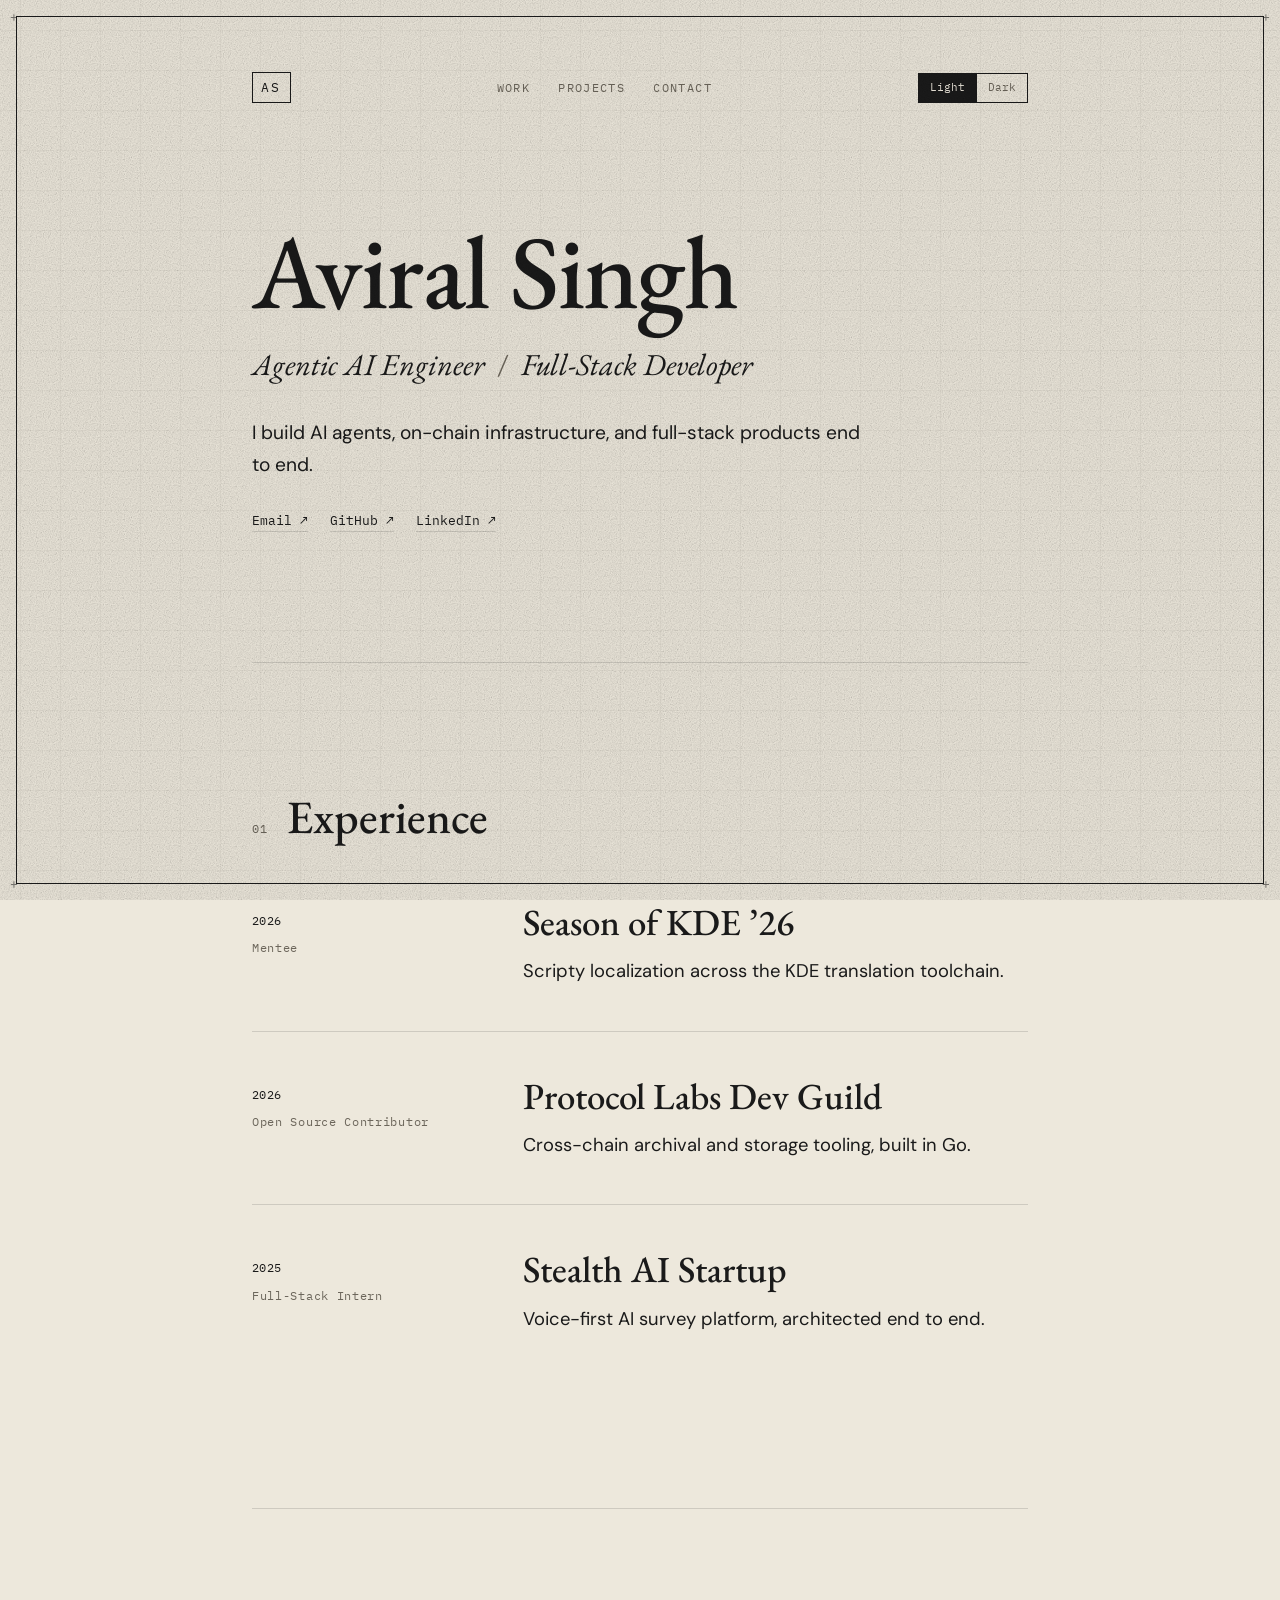
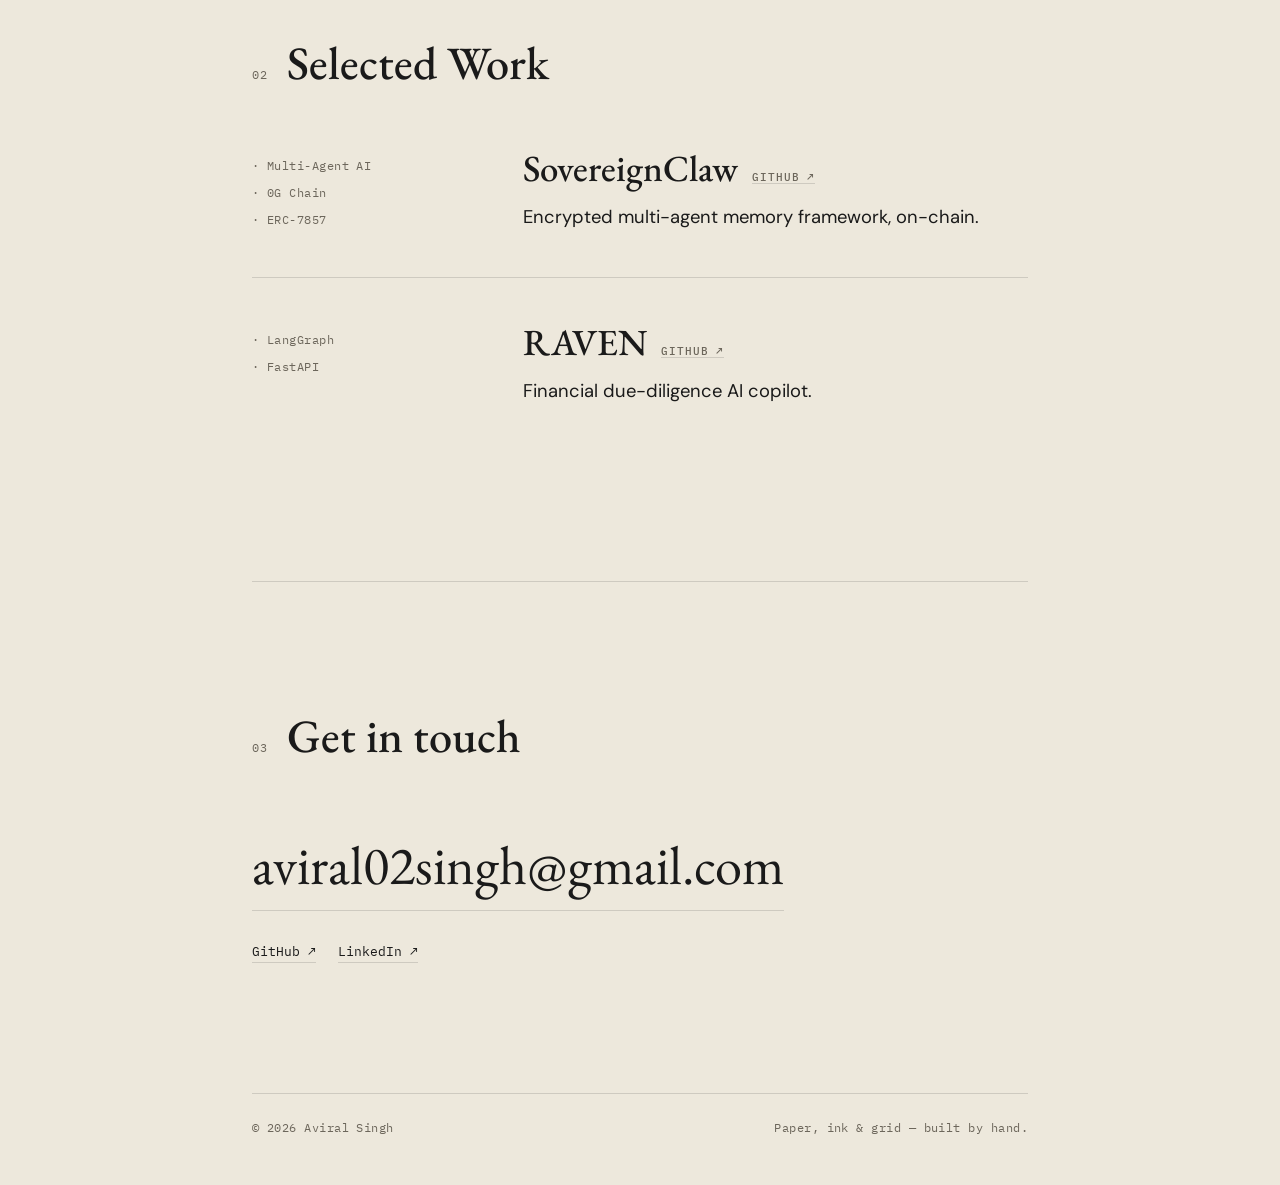
==== index.html @ 55ed9e39 "feat: init portfolio" ====
<!DOCTYPE html>
<html lang="en" data-theme="light">
<head>
  <meta charset="UTF-8" />
  <meta name="viewport" content="width=device-width, initial-scale=1.0" />
  <title>Aviral Singh — Agentic AI Engineer & Full-Stack Developer</title>
  <meta name="description" content="Aviral Singh — Agentic AI Engineer and Full-Stack Developer." />

  <!-- Prevent theme flash before CSS loads -->
  <script>
    (function () {
      try {
        var t = localStorage.getItem('theme');
        if (!t) {
          t = window.matchMedia('(prefers-color-scheme: dark)').matches ? 'dark' : 'light';
        }
        document.documentElement.setAttribute('data-theme', t);
      } catch (e) {}
    })();
  </script>

  <!-- Fonts -->
  <link rel="preconnect" href="https://fonts.googleapis.com" />
  <link rel="preconnect" href="https://fonts.gstatic.com" crossorigin />
  <link href="https://fonts.googleapis.com/css2?family=EB+Garamond:ital,wght@0,400;0,500;0,600;1,400;1,500&family=DM+Sans:opsz,wght@9..40,400;9..40,500&family=IBM+Plex+Mono:wght@400;500&display=swap" rel="stylesheet" />

  <link rel="stylesheet" href="styles.css" />
</head>
<body>
  <!-- Layered canvas: grid (behind) + grain (texture) + frame (border) -->
  <div class="bg-grid" aria-hidden="true"></div>
  <div class="grain" aria-hidden="true"></div>
  <div class="frame" aria-hidden="true">
    <span class="tick tick--tl">+</span>
    <span class="tick tick--tr">+</span>
    <span class="tick tick--bl">+</span>
    <span class="tick tick--br">+</span>
  </div>

  <div class="page">

    <!-- ===================== HEADER ===================== -->
    <header class="topbar">
      <a href="#top" class="topbar__mark">AS</a>
      <nav class="topbar__nav">
        <a href="#work">Work</a>
        <a href="#projects">Projects</a>
        <a href="#contact">Contact</a>
      </nav>
      <div class="toggle" role="group" aria-label="Color theme">
        <button type="button" class="toggle__btn" data-set-theme="light" aria-label="Light theme">Light</button>
        <button type="button" class="toggle__btn" data-set-theme="dark" aria-label="Dark theme">Dark</button>
      </div>
    </header>

    <main id="top">

      <!-- ===================== HERO ===================== -->
      <section class="hero">
        <h1 class="hero__name">Aviral&nbsp;Singh</h1>
        <p class="hero__role">Agentic&nbsp;AI Engineer <span class="sep">/</span> Full-Stack Developer</p>
        <p class="hero__lede">
          I build AI agents, on-chain infrastructure, and full-stack products end to end.
        </p>
        <ul class="hero__links">
          <li><a href="mailto:aviral02singh@gmail.com">Email <span class="arr">↗</span></a></li>
          <!-- TODO: replace with your real GitHub / LinkedIn URLs -->
          <li><a href="https://github.com/" target="_blank" rel="noopener">GitHub <span class="arr">↗</span></a></li>
          <li><a href="https://www.linkedin.com/" target="_blank" rel="noopener">LinkedIn <span class="arr">↗</span></a></li>
        </ul>
      </section>

      <!-- ===================== WORK ===================== -->
      <section class="section" id="work">
        <div class="section__head">
          <span class="section__no">01</span>
          <h2 class="section__title">Experience</h2>
        </div>

        <article class="entry">
          <div class="entry__meta">
            <p class="entry__date">2026</p>
            <p class="entry__tag">Mentee</p>
          </div>
          <div class="entry__body">
            <h3 class="entry__title">Season of KDE ’26</h3>
            <p class="entry__line">Scripty localization across the KDE translation toolchain.</p>
          </div>
        </article>

        <article class="entry">
          <div class="entry__meta">
            <p class="entry__date">2026</p>
            <p class="entry__tag">Open Source Contributor</p>
          </div>
          <div class="entry__body">
            <h3 class="entry__title">Protocol Labs Dev Guild</h3>
            <p class="entry__line">Cross-chain archival and storage tooling, built in Go.</p>
          </div>
        </article>

        <article class="entry">
          <div class="entry__meta">
            <p class="entry__date">2025</p>
            <p class="entry__tag">Full-Stack Intern</p>
          </div>
          <div class="entry__body">
            <h3 class="entry__title">Stealth AI Startup</h3>
            <p class="entry__line">Voice-first AI survey platform, architected end to end.</p>
          </div>
        </article>
      </section>

      <!-- ===================== PROJECTS ===================== -->
      <section class="section" id="projects">
        <div class="section__head">
          <span class="section__no">02</span>
          <h2 class="section__title">Selected Work</h2>
        </div>

        <article class="entry">
          <div class="entry__meta">
            <ul class="chips">
              <li>Multi-Agent AI</li>
              <li>0G Chain</li>
              <li>ERC-7857</li>
            </ul>
          </div>
          <div class="entry__body">
            <h3 class="entry__title">
              SovereignClaw
              <!-- TODO: replace with the real repo URL -->
              <a class="entry__link" href="https://github.com/" target="_blank" rel="noopener">GitHub ↗</a>
            </h3>
            <p class="entry__line">Encrypted multi-agent memory framework, on-chain.</p>
          </div>
        </article>

        <article class="entry">
          <div class="entry__meta">
            <ul class="chips">
              <li>LangGraph</li>
              <li>FastAPI</li>
            </ul>
          </div>
          <div class="entry__body">
            <h3 class="entry__title">
              RAVEN
              <!-- TODO: replace with the real repo URL -->
              <a class="entry__link" href="https://github.com/" target="_blank" rel="noopener">GitHub ↗</a>
            </h3>
            <p class="entry__line">Financial due-diligence AI copilot.</p>
          </div>
        </article>
      </section>

      <!-- ===================== CONTACT ===================== -->
      <section class="section section--contact" id="contact">
        <div class="section__head">
          <span class="section__no">03</span>
          <h2 class="section__title">Get in touch</h2>
        </div>
        <a class="contact__mail" href="mailto:aviral02singh@gmail.com">aviral02singh@gmail.com</a>
        <ul class="hero__links contact__links">
          <li><a href="https://github.com/" target="_blank" rel="noopener">GitHub <span class="arr">↗</span></a></li>
          <li><a href="https://www.linkedin.com/" target="_blank" rel="noopener">LinkedIn <span class="arr">↗</span></a></li>
        </ul>
      </section>
    </main>

    <footer class="footer">
      <span>© 2026 Aviral Singh</span>
      <span>Paper, ink &amp; grid — built by hand.</span>
    </footer>
  </div>

  <script src="script.js"></script>
</body>
</html>
---- styles.css ----
/* =========================================================
   Aviral Singh — Portfolio
   Design system: paper, ink & grid. No shadows, no gradients.
   ========================================================= */

/* ---------- Theme tokens ---------- */
:root {
  --bg: #ede8dc;          /* warm cream paper            */
  --ink: #1a1a1a;         /* near-black ink              */
  --ink-soft: #6c665b;    /* muted ink for metadata      */
  --line: #1a1a1a;        /* frame + hairlines           */
  --hair: rgba(26, 26, 26, 0.14); /* faint dividers      */

  /* fine 40px graph-paper grid */
  --grid-img: url("data:image/svg+xml,%3Csvg xmlns='http://www.w3.org/2000/svg' width='40' height='40'%3E%3Cpath d='M0 0 H40 M0 0 V40' fill='none' stroke='%23b0a89a' stroke-opacity='0.2' stroke-width='1'/%3E%3C/svg%3E");

  --grain-opacity: 0.55;
  --grain-blend: multiply;

  --frame-inset: 16px;

  --font-serif: "EB Garamond", Georgia, serif;
  --font-sans: "DM Sans", system-ui, sans-serif;
  --font-mono: "IBM Plex Mono", ui-monospace, monospace;

  --maxw: 920px;
}

[data-theme="dark"] {
  --bg: #161310;          /* warm near-black paper       */
  --ink: #ede8dc;         /* cream ink                   */
  --ink-soft: #8f877a;
  --line: #ede8dc;
  --hair: rgba(237, 232, 220, 0.16);

  --grid-img: url("data:image/svg+xml,%3Csvg xmlns='http://www.w3.org/2000/svg' width='40' height='40'%3E%3Cpath d='M0 0 H40 M0 0 V40' fill='none' stroke='%23b0a89a' stroke-opacity='0.12' stroke-width='1'/%3E%3C/svg%3E");

  --grain-opacity: 0.4;
  --grain-blend: soft-light;
}

/* ---------- Reset ---------- */
*, *::before, *::after { box-sizing: border-box; }
html { scroll-behavior: smooth; }
body {
  margin: 0;
  background: var(--bg);
  color: var(--ink);
  font-family: var(--font-sans);
  font-size: 17px;
  line-height: 1.65;
  -webkit-font-smoothing: antialiased;
  text-rendering: optimizeLegibility;
  transition: background-color 0.4s ease, color 0.4s ease;
}

/* ---------- Layered canvas ---------- */
.bg-grid {
  position: fixed;
  inset: 0;
  z-index: 0;
  pointer-events: none;
  background-image: var(--grid-img);
  background-size: 40px 40px;
  background-position: center;
}

.grain {
  position: fixed;
  inset: 0;
  z-index: 90;
  pointer-events: none;
  opacity: var(--grain-opacity);
  mix-blend-mode: var(--grain-blend);
  background-image: url("data:image/svg+xml,%3Csvg xmlns='http://www.w3.org/2000/svg' width='180' height='180'%3E%3Cfilter id='n'%3E%3CfeTurbulence type='fractalNoise' baseFrequency='0.85' numOctaves='4' stitchTiles='stitch'/%3E%3CfeColorMatrix type='saturate' values='0'/%3E%3C/filter%3E%3Crect width='100%25' height='100%25' filter='url(%23n)'/%3E%3C/svg%3E");
}

/* the fixed framed border */
.frame {
  position: fixed;
  inset: var(--frame-inset);
  z-index: 100;
  pointer-events: none;
  border: 1px solid var(--line);
}
.tick {
  position: absolute;
  font-family: var(--font-mono);
  font-size: 13px;
  line-height: 1;
  color: var(--line);
  opacity: 0.55;
}
.tick--tl { top: -7px; left: -7px; }
.tick--tr { top: -7px; right: -7px; }
.tick--bl { bottom: -7px; left: -7px; }
.tick--br { bottom: -7px; right: -7px; }

/* ---------- Page shell ---------- */
.page {
  position: relative;
  z-index: 10;
  max-width: var(--maxw);
  margin: 0 auto;
  padding: clamp(40px, 6vw, 72px) clamp(28px, 6vw, 72px) 48px;
}

/* ---------- Topbar ---------- */
.topbar {
  display: flex;
  align-items: center;
  justify-content: space-between;
  gap: 16px;
  padding-bottom: clamp(56px, 11vw, 120px);
}
.topbar__mark {
  font-family: var(--font-mono);
  font-size: 0.8rem;
  letter-spacing: 0.18em;
  text-decoration: none;
  color: var(--ink);
  border: 1px solid var(--line);
  padding: 4px 8px;
}
.topbar__nav {
  display: flex;
  gap: clamp(14px, 2.5vw, 28px);
  font-family: var(--font-mono);
  font-size: 0.72rem;
  letter-spacing: 0.12em;
  text-transform: uppercase;
}
.topbar__nav a {
  color: var(--ink-soft);
  text-decoration: none;
  position: relative;
  transition: color 0.2s ease;
}
.topbar__nav a::after {
  content: "";
  position: absolute;
  left: 0; bottom: -4px;
  width: 100%; height: 1px;
  background: var(--ink);
  transform: scaleX(0);
  transform-origin: left;
  transition: transform 0.25s ease;
}
.topbar__nav a:hover { color: var(--ink); }
.topbar__nav a:hover::after { transform: scaleX(1); }

/* segmented theme toggle */
.toggle {
  display: inline-flex;
  border: 1px solid var(--line);
  font-family: var(--font-mono);
  font-size: 0.68rem;
  letter-spacing: 0.1em;
  text-transform: uppercase;
}
.toggle__btn {
  appearance: none;
  background: transparent;
  border: 0;
  color: var(--ink-soft);
  padding: 5px 11px;
  cursor: pointer;
  font: inherit;
  transition: background-color 0.2s ease, color 0.2s ease;
}
.toggle__btn + .toggle__btn { border-left: 1px solid var(--line); }
.toggle__btn[aria-pressed="true"] {
  background: var(--ink);
  color: var(--bg);
}

/* ---------- Hero ---------- */
.hero__name {
  font-family: var(--font-serif);
  font-weight: 500;
  font-size: clamp(3.1rem, 11vw, 6.5rem);
  line-height: 0.94;
  letter-spacing: -0.015em;
  margin: 0;
}
.hero__role {
  font-family: var(--font-serif);
  font-style: italic;
  font-weight: 400;
  font-size: clamp(1.3rem, 3.4vw, 1.9rem);
  margin: 18px 0 0;
}
.hero__role .sep { color: var(--ink-soft); padding: 0 6px; font-style: normal; }
.hero__lede {
  max-width: 48ch;
  font-size: clamp(1.02rem, 1.6vw, 1.2rem);
  margin: 28px 0 0;
}
.hero__links {
  list-style: none;
  margin: 30px 0 0;
  padding: 0;
  display: flex;
  flex-wrap: wrap;
  gap: 12px 22px;
  font-family: var(--font-mono);
  font-size: 0.82rem;
}
.hero__links a {
  color: var(--ink);
  text-decoration: none;
  border-bottom: 1px solid var(--hair);
  padding-bottom: 2px;
  transition: border-color 0.2s ease;
}
.hero__links a:hover { border-color: var(--ink); }
.arr { display: inline-block; transition: transform 0.2s ease; }
.hero__links a:hover .arr { transform: translate(2px, -2px); }

/* ---------- Sections ---------- */
.section {
  padding-top: clamp(72px, 12vw, 130px);
  margin-top: clamp(72px, 12vw, 130px);
  border-top: 1px solid var(--hair);
}
.section__head {
  display: flex;
  align-items: baseline;
  gap: 18px;
  margin-bottom: clamp(38px, 6vw, 60px);
}
.section__no {
  font-family: var(--font-mono);
  font-size: 0.78rem;
  letter-spacing: 0.1em;
  color: var(--ink-soft);
  padding-top: 6px;
}
.section__title {
  font-family: var(--font-serif);
  font-weight: 500;
  font-size: clamp(1.9rem, 5vw, 2.9rem);
  line-height: 1.05;
  margin: 0;
}

/* ---------- Entry (experience + projects) ---------- */
.entry {
  display: grid;
  grid-template-columns: 220px 1fr;
  gap: clamp(20px, 4vw, 52px);
  padding: clamp(28px, 4vw, 44px) 0;
  border-top: 1px solid var(--hair);
}
.entry:first-of-type { border-top: 0; padding-top: 0; }

.entry__meta { padding-top: 8px; }
.entry__date {
  font-family: var(--font-mono);
  font-size: 0.78rem;
  letter-spacing: 0.04em;
  color: var(--ink);
  margin: 0 0 8px;
}
.entry__tag {
  font-family: var(--font-mono);
  font-size: 0.72rem;
  letter-spacing: 0.06em;
  color: var(--ink-soft);
  margin: 0;
}
.entry__title {
  font-family: var(--font-serif);
  font-weight: 500;
  font-size: clamp(1.6rem, 3.2vw, 2.3rem);
  line-height: 1.1;
  margin: 0;
  display: flex;
  align-items: baseline;
  flex-wrap: wrap;
  gap: 14px;
}
.entry__link {
  font-family: var(--font-mono);
  font-size: 0.7rem;
  letter-spacing: 0.08em;
  text-transform: uppercase;
  color: var(--ink-soft);
  text-decoration: none;
  border-bottom: 1px solid var(--hair);
  transition: color 0.2s ease, border-color 0.2s ease;
}
.entry__link:hover { color: var(--ink); border-color: var(--ink); }
.entry__line {
  font-size: clamp(1rem, 1.6vw, 1.15rem);
  color: var(--ink);
  margin: 14px 0 0;
  max-width: 52ch;
}

/* project tags */
.chips {
  list-style: none;
  margin: 0;
  padding: 0;
  display: flex;
  flex-direction: column;
  gap: 8px;
  font-family: var(--font-mono);
  font-size: 0.72rem;
  letter-spacing: 0.04em;
}
.chips li { color: var(--ink-soft); }
.chips li::before { content: "· "; color: var(--ink-soft); }

/* ---------- Contact ---------- */
.contact__mail {
  display: inline-block;
  font-family: var(--font-serif);
  font-size: clamp(1.8rem, 6vw, 3.4rem);
  color: var(--ink);
  text-decoration: none;
  border-bottom: 1px solid var(--hair);
  transition: border-color 0.2s ease;
}
.contact__mail:hover { border-color: var(--ink); }
.contact__links { margin-top: 30px; }

/* ---------- Footer ---------- */
.footer {
  display: flex;
  flex-wrap: wrap;
  justify-content: space-between;
  gap: 10px;
  margin-top: clamp(72px, 12vw, 130px);
  padding-top: 24px;
  border-top: 1px solid var(--hair);
  font-family: var(--font-mono);
  font-size: 0.72rem;
  letter-spacing: 0.04em;
  color: var(--ink-soft);
}

/* ---------- Focus ---------- */
a:focus-visible, button:focus-visible {
  outline: 2px solid var(--ink);
  outline-offset: 3px;
}

/* ---------- Responsive ---------- */
@media (max-width: 720px) {
  :root { --frame-inset: 8px; }
  body { font-size: 16px; }

  .topbar { flex-wrap: wrap; gap: 14px; }
  .topbar__nav { order: 3; width: 100%; justify-content: flex-start; flex-wrap: wrap; }

  .entry { grid-template-columns: 1fr; gap: 12px; }
  .entry__meta { display: flex; gap: 14px; align-items: baseline; flex-wrap: wrap; }
  .chips { flex-direction: row; flex-wrap: wrap; gap: 8px 14px; }
}

@media (prefers-reduced-motion: reduce) {
  html { scroll-behavior: auto; }
  *, *::before, *::after { transition: none !important; }
}
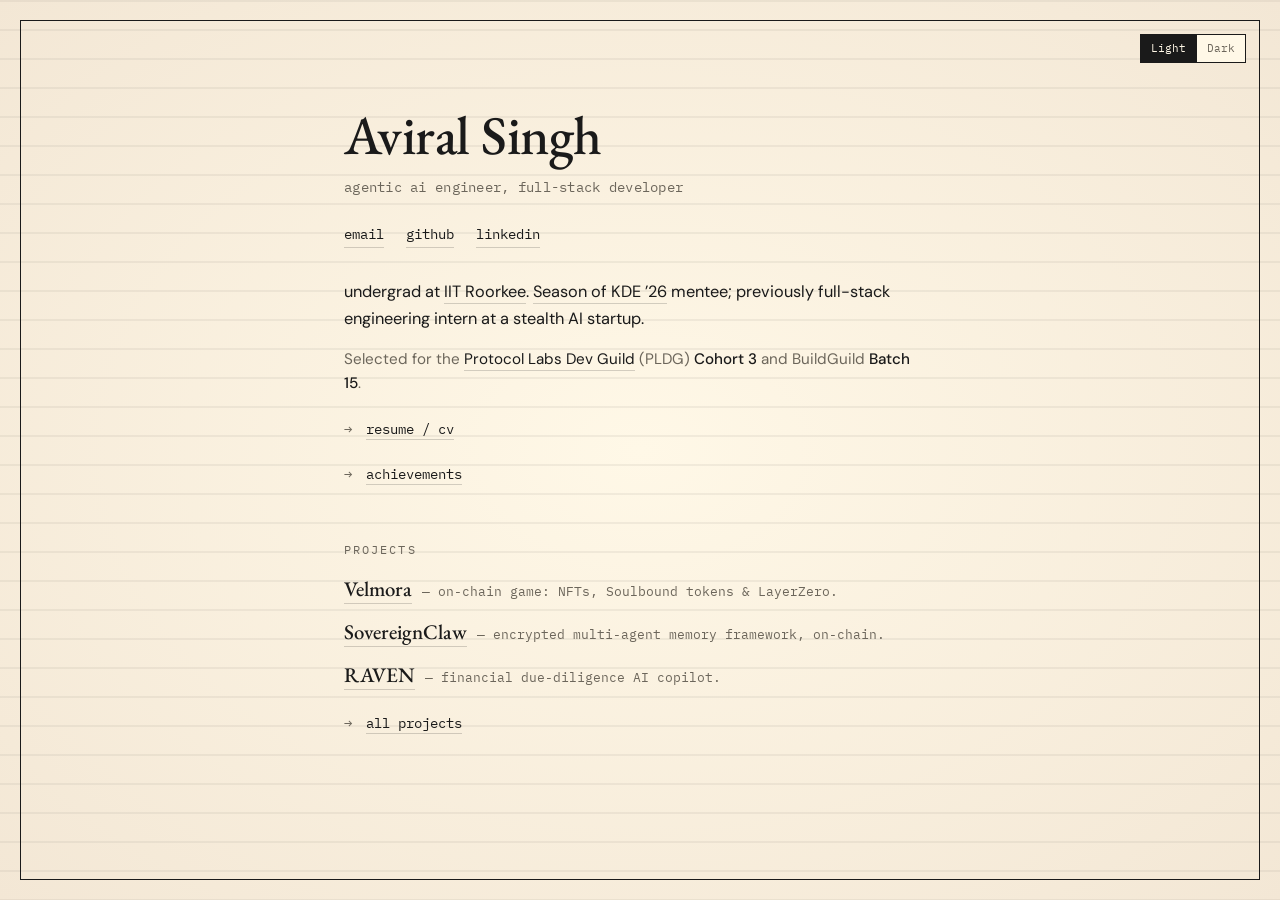
==== commit 92d3092e: "feat: minimal one-page portfolio + achievements page - Condense home to a single screen: bio, quick " ====
--- a/index.html
+++ b/index.html
@@ -3,8 +3,8 @@
 <head>
   <meta charset="UTF-8" />
   <meta name="viewport" content="width=device-width, initial-scale=1.0" />
-  <title>Aviral Singh — Agentic AI Engineer & Full-Stack Developer</title>
-  <meta name="description" content="Aviral Singh — Agentic AI Engineer and Full-Stack Developer." />
+  <title>Aviral Singh</title>
+  <meta name="description" content="Aviral Singh — Agentic AI Engineer & Full-Stack Developer." />
 
   <!-- Prevent theme flash before CSS loads -->
   <script>
@@ -27,152 +27,70 @@
   <link rel="stylesheet" href="styles.css" />
 </head>
 <body>
-  <!-- Layered canvas: grid (behind) + grain (texture) + frame (border) -->
+  <!-- Layered canvas: grid (behind) + frame (border) -->
   <div class="bg-grid" aria-hidden="true"></div>
-  <div class="grain" aria-hidden="true"></div>
-  <div class="frame" aria-hidden="true">
-    <span class="tick tick--tl">+</span>
-    <span class="tick tick--tr">+</span>
-    <span class="tick tick--bl">+</span>
-    <span class="tick tick--br">+</span>
+  <div class="frame" aria-hidden="true"></div>
+
+  <!-- Theme toggle, pinned top-right inside the frame -->
+  <div class="toggle" role="group" aria-label="Color theme">
+    <button type="button" class="toggle__btn" data-set-theme="light" aria-label="Light theme">Light</button>
+    <button type="button" class="toggle__btn" data-set-theme="dark" aria-label="Dark theme">Dark</button>
   </div>
 
-  <div class="page">
+  <main class="wrap">
 
-    <!-- ===================== HEADER ===================== -->
-    <header class="topbar">
-      <a href="#top" class="topbar__mark">AS</a>
-      <nav class="topbar__nav">
-        <a href="#work">Work</a>
-        <a href="#projects">Projects</a>
-        <a href="#contact">Contact</a>
-      </nav>
-      <div class="toggle" role="group" aria-label="Color theme">
-        <button type="button" class="toggle__btn" data-set-theme="light" aria-label="Light theme">Light</button>
-        <button type="button" class="toggle__btn" data-set-theme="dark" aria-label="Dark theme">Dark</button>
-      </div>
-    </header>
+    <h1 class="name">Aviral Singh</h1>
+    <p class="tagline">agentic ai engineer, full-stack developer</p>
 
-    <main id="top">
+    <nav class="social">
+      <a href="mailto:aviral02singh@gmail.com">email</a>
+      <a href="https://github.com/Av1ralS1ngh" target="_blank" rel="noopener">github</a>
+      <a href="https://www.linkedin.com/in/aviral-singh02" target="_blank" rel="noopener">linkedin</a>
+    </nav>
 
-      <!-- ===================== HERO ===================== -->
-      <section class="hero">
-        <h1 class="hero__name">Aviral&nbsp;Singh</h1>
-        <p class="hero__role">Agentic&nbsp;AI Engineer <span class="sep">/</span> Full-Stack Developer</p>
-        <p class="hero__lede">
-          I build AI agents, on-chain infrastructure, and full-stack products end to end.
-        </p>
-        <ul class="hero__links">
-          <li><a href="mailto:aviral02singh@gmail.com">Email <span class="arr">↗</span></a></li>
-          <!-- TODO: replace with your real GitHub / LinkedIn URLs -->
-          <li><a href="https://github.com/" target="_blank" rel="noopener">GitHub <span class="arr">↗</span></a></li>
-          <li><a href="https://www.linkedin.com/" target="_blank" rel="noopener">LinkedIn <span class="arr">↗</span></a></li>
-        </ul>
-      </section>
+    <p class="bio">
+      undergrad at <a href="https://www.iitr.ac.in/" target="_blank" rel="noopener">IIT Roorkee</a>.
+      <a href="https://season.kde.org/" target="_blank" rel="noopener">Season of KDE ’26</a> mentee;
+      previously full-stack engineering intern at a stealth AI startup.
+    </p>
 
-      <!-- ===================== WORK ===================== -->
-      <section class="section" id="work">
-        <div class="section__head">
-          <span class="section__no">01</span>
-          <h2 class="section__title">Experience</h2>
-        </div>
+    <p class="creds">
+      Selected for the <a href="https://protocol.ai/" target="_blank" rel="noopener">Protocol Labs Dev Guild</a>
+      (PLDG) <strong>Cohort 3</strong> and BuildGuild <strong>Batch 15</strong>.
+    </p>
 
-        <article class="entry">
-          <div class="entry__meta">
-            <p class="entry__date">2026</p>
-            <p class="entry__tag">Mentee</p>
-          </div>
-          <div class="entry__body">
-            <h3 class="entry__title">Season of KDE ’26</h3>
-            <p class="entry__line">Scripty localization across the KDE translation toolchain.</p>
-          </div>
-        </article>
+    <p class="quick">
+      <span class="ar">→</span>
+      <a href="https://drive.google.com/file/d/19BVLCO_xLwjzgLN119IpIoptql8IyyqT/view?usp=sharing" target="_blank" rel="noopener">resume / cv</a>
+    </p>
+    <p class="quick">
+      <span class="ar">→</span> <a href="achievements.html">achievements</a>
+    </p>
 
-        <article class="entry">
-          <div class="entry__meta">
-            <p class="entry__date">2026</p>
-            <p class="entry__tag">Open Source Contributor</p>
-          </div>
-          <div class="entry__body">
-            <h3 class="entry__title">Protocol Labs Dev Guild</h3>
-            <p class="entry__line">Cross-chain archival and storage tooling, built in Go.</p>
-          </div>
-        </article>
+    <section class="block">
+      <p class="label">Projects</p>
+      <ul class="projects">
+        <li class="proj">
+          <a class="proj__name" href="https://github.com/Av1ralS1ngh/Velmora" target="_blank" rel="noopener">Velmora</a>
+          <span class="proj__desc">— on-chain game: NFTs, Soulbound tokens &amp; LayerZero.</span>
+        </li>
+        <li class="proj">
+          <!-- TODO: swap to the exact SovereignClaw repo URL -->
+          <a class="proj__name" href="https://github.com/Av1ralS1ngh" target="_blank" rel="noopener">SovereignClaw</a>
+          <span class="proj__desc">— encrypted multi-agent memory framework, on-chain.</span>
+        </li>
+        <li class="proj">
+          <!-- TODO: swap to the exact RAVEN repo URL -->
+          <a class="proj__name" href="https://github.com/Av1ralS1ngh" target="_blank" rel="noopener">RAVEN</a>
+          <span class="proj__desc">— financial due-diligence AI copilot.</span>
+        </li>
+      </ul>
+      <p class="quick">
+        <span class="ar">→</span> <a href="https://github.com/Av1ralS1ngh" target="_blank" rel="noopener">all projects</a>
+      </p>
+    </section>
 
-        <article class="entry">
-          <div class="entry__meta">
-            <p class="entry__date">2025</p>
-            <p class="entry__tag">Full-Stack Intern</p>
-          </div>
-          <div class="entry__body">
-            <h3 class="entry__title">Stealth AI Startup</h3>
-            <p class="entry__line">Voice-first AI survey platform, architected end to end.</p>
-          </div>
-        </article>
-      </section>
-
-      <!-- ===================== PROJECTS ===================== -->
-      <section class="section" id="projects">
-        <div class="section__head">
-          <span class="section__no">02</span>
-          <h2 class="section__title">Selected Work</h2>
-        </div>
-
-        <article class="entry">
-          <div class="entry__meta">
-            <ul class="chips">
-              <li>Multi-Agent AI</li>
-              <li>0G Chain</li>
-              <li>ERC-7857</li>
-            </ul>
-          </div>
-          <div class="entry__body">
-            <h3 class="entry__title">
-              SovereignClaw
-              <!-- TODO: replace with the real repo URL -->
-              <a class="entry__link" href="https://github.com/" target="_blank" rel="noopener">GitHub ↗</a>
-            </h3>
-            <p class="entry__line">Encrypted multi-agent memory framework, on-chain.</p>
-          </div>
-        </article>
-
-        <article class="entry">
-          <div class="entry__meta">
-            <ul class="chips">
-              <li>LangGraph</li>
-              <li>FastAPI</li>
-            </ul>
-          </div>
-          <div class="entry__body">
-            <h3 class="entry__title">
-              RAVEN
-              <!-- TODO: replace with the real repo URL -->
-              <a class="entry__link" href="https://github.com/" target="_blank" rel="noopener">GitHub ↗</a>
-            </h3>
-            <p class="entry__line">Financial due-diligence AI copilot.</p>
-          </div>
-        </article>
-      </section>
-
-      <!-- ===================== CONTACT ===================== -->
-      <section class="section section--contact" id="contact">
-        <div class="section__head">
-          <span class="section__no">03</span>
-          <h2 class="section__title">Get in touch</h2>
-        </div>
-        <a class="contact__mail" href="mailto:aviral02singh@gmail.com">aviral02singh@gmail.com</a>
-        <ul class="hero__links contact__links">
-          <li><a href="https://github.com/" target="_blank" rel="noopener">GitHub <span class="arr">↗</span></a></li>
-          <li><a href="https://www.linkedin.com/" target="_blank" rel="noopener">LinkedIn <span class="arr">↗</span></a></li>
-        </ul>
-      </section>
-    </main>
-
-    <footer class="footer">
-      <span>© 2026 Aviral Singh</span>
-      <span>Paper, ink &amp; grid — built by hand.</span>
-    </footer>
-  </div>
+  </main>
 
   <script src="script.js"></script>
 </body>
--- a/styles.css
+++ b/styles.css
@@ -5,38 +5,34 @@
 
 /* ---------- Theme tokens ---------- */
 :root {
-  --bg: #ede8dc;          /* warm cream paper            */
+  --bg: #fff8e7;          /* warm cream paper (center)   */
+  --bg-gradient: radial-gradient(ellipse at center, #fff8e7 0%, #f3e7d5 100%);
   --ink: #1a1a1a;         /* near-black ink              */
   --ink-soft: #6c665b;    /* muted ink for metadata      */
   --line: #1a1a1a;        /* frame + hairlines           */
-  --hair: rgba(26, 26, 26, 0.14); /* faint dividers      */
-
-  /* fine 40px graph-paper grid */
-  --grid-img: url("data:image/svg+xml,%3Csvg xmlns='http://www.w3.org/2000/svg' width='40' height='40'%3E%3Cpath d='M0 0 H40 M0 0 V40' fill='none' stroke='%23b0a89a' stroke-opacity='0.2' stroke-width='1'/%3E%3C/svg%3E");
-
-  --grain-opacity: 0.55;
-  --grain-blend: multiply;
-
-  --frame-inset: 16px;
+  --hair: rgba(26, 26, 26, 0.18); /* faint underlines    */
+
+  /* fine 29px horizontal ruling */
+  --grid-img: url("data:image/svg+xml,%3Csvg xmlns='http://www.w3.org/2000/svg' width='40' height='29'%3E%3Cpath d='M0 0 H40' fill='none' stroke='%23b0a89a' stroke-opacity='0.156' stroke-width='2'/%3E%3C/svg%3E");
+
+  --frame-inset: 20px;
 
   --font-serif: "EB Garamond", Georgia, serif;
   --font-sans: "DM Sans", system-ui, sans-serif;
   --font-mono: "IBM Plex Mono", ui-monospace, monospace;
 
-  --maxw: 920px;
+  --maxw: 720px;
 }
 
 [data-theme="dark"] {
-  --bg: #161310;          /* warm near-black paper       */
+  --bg: #181310;          /* warm near-black (center)    */
+  --bg-gradient: radial-gradient(ellipse at center, #181310 0%, #0e0a07 100%);
   --ink: #ede8dc;         /* cream ink                   */
   --ink-soft: #8f877a;
   --line: #ede8dc;
-  --hair: rgba(237, 232, 220, 0.16);
-
-  --grid-img: url("data:image/svg+xml,%3Csvg xmlns='http://www.w3.org/2000/svg' width='40' height='40'%3E%3Cpath d='M0 0 H40 M0 0 V40' fill='none' stroke='%23b0a89a' stroke-opacity='0.12' stroke-width='1'/%3E%3C/svg%3E");
-
-  --grain-opacity: 0.4;
-  --grain-blend: soft-light;
+  --hair: rgba(237, 232, 220, 0.2);
+
+  --grid-img: url("data:image/svg+xml,%3Csvg xmlns='http://www.w3.org/2000/svg' width='40' height='29'%3E%3Cpath d='M0 0 H40' fill='none' stroke='%23b0a89a' stroke-opacity='0.052' stroke-width='2'/%3E%3C/svg%3E");
 }
 
 /* ---------- Reset ---------- */
@@ -44,7 +40,10 @@
 html { scroll-behavior: smooth; }
 body {
   margin: 0;
-  background: var(--bg);
+  min-height: 100vh;
+  background-color: var(--bg);
+  background-image: var(--bg-gradient);
+  background-attachment: fixed;
   color: var(--ink);
   font-family: var(--font-sans);
   font-size: 17px;
@@ -54,6 +53,15 @@
   transition: background-color 0.4s ease, color 0.4s ease;
 }
 
+/* ---------- Theme cross-fade (View Transitions API) ---------- */
+/* Cross-fades the whole page on toggle, so the gradient + grid
+   (which CSS can't tween) fade smoothly instead of snapping. */
+::view-transition-old(root),
+::view-transition-new(root) {
+  animation-duration: 0.55s;
+  animation-timing-function: cubic-bezier(0.4, 0, 0.2, 1);
+}
+
 /* ---------- Layered canvas ---------- */
 .bg-grid {
   position: fixed;
@@ -61,18 +69,8 @@
   z-index: 0;
   pointer-events: none;
   background-image: var(--grid-img);
-  background-size: 40px 40px;
+  background-size: 40px 29px;
   background-position: center;
-}
-
-.grain {
-  position: fixed;
-  inset: 0;
-  z-index: 90;
-  pointer-events: none;
-  opacity: var(--grain-opacity);
-  mix-blend-mode: var(--grain-blend);
-  background-image: url("data:image/svg+xml,%3Csvg xmlns='http://www.w3.org/2000/svg' width='180' height='180'%3E%3Cfilter id='n'%3E%3CfeTurbulence type='fractalNoise' baseFrequency='0.85' numOctaves='4' stitchTiles='stitch'/%3E%3CfeColorMatrix type='saturate' values='0'/%3E%3C/filter%3E%3Crect width='100%25' height='100%25' filter='url(%23n)'/%3E%3C/svg%3E");
 }
 
 /* the fixed framed border */
@@ -83,262 +81,179 @@
   pointer-events: none;
   border: 1px solid var(--line);
 }
-.tick {
-  position: absolute;
-  font-family: var(--font-mono);
-  font-size: 13px;
-  line-height: 1;
-  color: var(--line);
-  opacity: 0.55;
-}
-.tick--tl { top: -7px; left: -7px; }
-.tick--tr { top: -7px; right: -7px; }
-.tick--bl { bottom: -7px; left: -7px; }
-.tick--br { bottom: -7px; right: -7px; }
+
+/* ---------- Theme toggle (pinned top-right) ---------- */
+.toggle {
+  position: fixed;
+  top: calc(var(--frame-inset) + 14px);
+  right: calc(var(--frame-inset) + 14px);
+  z-index: 110;
+  display: inline-flex;
+  border: 1px solid var(--line);
+  font-family: var(--font-mono);
+  font-size: 0.66rem;
+  letter-spacing: 0.1em;
+  text-transform: uppercase;
+  background: var(--bg);
+}
+.toggle__btn {
+  appearance: none;
+  background: transparent;
+  border: 0;
+  color: var(--ink-soft);
+  padding: 5px 10px;
+  cursor: pointer;
+  font: inherit;
+  transition: background-color 0.2s ease, color 0.2s ease;
+}
+.toggle__btn + .toggle__btn { border-left: 1px solid var(--line); }
+.toggle__btn[aria-pressed="true"] {
+  background: var(--ink);
+  color: var(--bg);
+}
 
 /* ---------- Page shell ---------- */
-.page {
+.wrap {
   position: relative;
   z-index: 10;
   max-width: var(--maxw);
   margin: 0 auto;
-  padding: clamp(40px, 6vw, 72px) clamp(28px, 6vw, 72px) 48px;
-}
-
-/* ---------- Topbar ---------- */
-.topbar {
-  display: flex;
-  align-items: center;
-  justify-content: space-between;
-  gap: 16px;
-  padding-bottom: clamp(56px, 11vw, 120px);
-}
-.topbar__mark {
-  font-family: var(--font-mono);
-  font-size: 0.8rem;
-  letter-spacing: 0.18em;
-  text-decoration: none;
-  color: var(--ink);
-  border: 1px solid var(--line);
-  padding: 4px 8px;
-}
-.topbar__nav {
-  display: flex;
-  gap: clamp(14px, 2.5vw, 28px);
-  font-family: var(--font-mono);
-  font-size: 0.72rem;
-  letter-spacing: 0.12em;
-  text-transform: uppercase;
-}
-.topbar__nav a {
-  color: var(--ink-soft);
-  text-decoration: none;
-  position: relative;
-  transition: color 0.2s ease;
-}
-.topbar__nav a::after {
-  content: "";
-  position: absolute;
-  left: 0; bottom: -4px;
-  width: 100%; height: 1px;
-  background: var(--ink);
-  transform: scaleX(0);
-  transform-origin: left;
-  transition: transform 0.25s ease;
-}
-.topbar__nav a:hover { color: var(--ink); }
-.topbar__nav a:hover::after { transform: scaleX(1); }
-
-/* segmented theme toggle */
-.toggle {
-  display: inline-flex;
-  border: 1px solid var(--line);
-  font-family: var(--font-mono);
-  font-size: 0.68rem;
-  letter-spacing: 0.1em;
-  text-transform: uppercase;
-}
-.toggle__btn {
-  appearance: none;
-  background: transparent;
-  border: 0;
-  color: var(--ink-soft);
-  padding: 5px 11px;
-  cursor: pointer;
-  font: inherit;
-  transition: background-color 0.2s ease, color 0.2s ease;
-}
-.toggle__btn + .toggle__btn { border-left: 1px solid var(--line); }
-.toggle__btn[aria-pressed="true"] {
-  background: var(--ink);
-  color: var(--bg);
-}
-
-/* ---------- Hero ---------- */
-.hero__name {
-  font-family: var(--font-serif);
-  font-weight: 500;
-  font-size: clamp(3.1rem, 11vw, 6.5rem);
-  line-height: 0.94;
-  letter-spacing: -0.015em;
-  margin: 0;
-}
-.hero__role {
-  font-family: var(--font-serif);
-  font-style: italic;
-  font-weight: 400;
-  font-size: clamp(1.3rem, 3.4vw, 1.9rem);
-  margin: 18px 0 0;
-}
-.hero__role .sep { color: var(--ink-soft); padding: 0 6px; font-style: normal; }
-.hero__lede {
-  max-width: 48ch;
-  font-size: clamp(1.02rem, 1.6vw, 1.2rem);
-  margin: 28px 0 0;
-}
-.hero__links {
-  list-style: none;
-  margin: 30px 0 0;
-  padding: 0;
-  display: flex;
-  flex-wrap: wrap;
-  gap: 12px 22px;
-  font-family: var(--font-mono);
-  font-size: 0.82rem;
-}
-.hero__links a {
+  padding: clamp(64px, 12vh, 130px) clamp(30px, 7vw, 64px) 64px;
+}
+
+/* ---------- Links (base) ---------- */
+a {
   color: var(--ink);
   text-decoration: none;
   border-bottom: 1px solid var(--hair);
-  padding-bottom: 2px;
-  transition: border-color 0.2s ease;
-}
-.hero__links a:hover { border-color: var(--ink); }
-.arr { display: inline-block; transition: transform 0.2s ease; }
-.hero__links a:hover .arr { transform: translate(2px, -2px); }
-
-/* ---------- Sections ---------- */
-.section {
-  padding-top: clamp(72px, 12vw, 130px);
-  margin-top: clamp(72px, 12vw, 130px);
-  border-top: 1px solid var(--hair);
-}
-.section__head {
-  display: flex;
-  align-items: baseline;
-  gap: 18px;
-  margin-bottom: clamp(38px, 6vw, 60px);
-}
-.section__no {
-  font-family: var(--font-mono);
-  font-size: 0.78rem;
-  letter-spacing: 0.1em;
-  color: var(--ink-soft);
-  padding-top: 6px;
-}
-.section__title {
+  padding-bottom: 1px;
+  transition: border-color 0.2s ease, color 0.2s ease;
+}
+a:hover { border-color: var(--ink); }
+
+/* ---------- Intro ---------- */
+.name {
   font-family: var(--font-serif);
   font-weight: 500;
-  font-size: clamp(1.9rem, 5vw, 2.9rem);
-  line-height: 1.05;
-  margin: 0;
-}
-
-/* ---------- Entry (experience + projects) ---------- */
-.entry {
+  font-size: clamp(2.3rem, 6vw, 3.4rem);
+  line-height: 1;
+  letter-spacing: -0.01em;
+  margin: 0;
+}
+.tagline {
+  font-family: var(--font-mono);
+  font-size: 0.86rem;
+  letter-spacing: 0.02em;
+  color: var(--ink-soft);
+  margin: 14px 0 0;
+}
+.social {
+  display: flex;
+  flex-wrap: wrap;
+  gap: 8px 22px;
+  margin: 24px 0 0;
+  font-family: var(--font-mono);
+  font-size: 0.85rem;
+}
+
+/* ---------- Bio ---------- */
+.bio {
+  max-width: 58ch;
+  margin: 30px 0 0;
+  font-size: 1.02rem;
+  line-height: 1.7;
+}
+.creds {
+  max-width: 58ch;
+  margin: 14px 0 0;
+  font-size: 0.95rem;
+  line-height: 1.6;
+  color: var(--ink-soft);
+}
+.creds strong { color: var(--ink); font-weight: 500; }
+
+/* ---------- Back link (sub-pages) ---------- */
+.back {
+  margin: 0 0 26px;
+  font-family: var(--font-mono);
+  font-size: 0.82rem;
+  letter-spacing: 0.02em;
+}
+.back .ar { color: var(--ink-soft); margin-right: 6px; }
+
+/* ---------- Arrow / quick links ---------- */
+.quick {
+  margin: 22px 0 0;
+  font-family: var(--font-mono);
+  font-size: 0.88rem;
+}
+.quick .ar {
+  color: var(--ink-soft);
+  margin-right: 6px;
+}
+
+/* ---------- Blocks (projects / honors) ---------- */
+.block { margin-top: clamp(40px, 6vh, 64px); }
+.label {
+  font-family: var(--font-mono);
+  font-size: 0.72rem;
+  letter-spacing: 0.18em;
+  text-transform: uppercase;
+  color: var(--ink-soft);
+  margin: 0 0 18px;
+}
+
+/* projects list */
+.projects {
+  list-style: none;
+  margin: 0;
+  padding: 0;
   display: grid;
-  grid-template-columns: 220px 1fr;
-  gap: clamp(20px, 4vw, 52px);
-  padding: clamp(28px, 4vw, 44px) 0;
-  border-top: 1px solid var(--hair);
-}
-.entry:first-of-type { border-top: 0; padding-top: 0; }
-
-.entry__meta { padding-top: 8px; }
-.entry__date {
-  font-family: var(--font-mono);
-  font-size: 0.78rem;
-  letter-spacing: 0.04em;
-  color: var(--ink);
-  margin: 0 0 8px;
-}
-.entry__tag {
-  font-family: var(--font-mono);
-  font-size: 0.72rem;
-  letter-spacing: 0.06em;
-  color: var(--ink-soft);
-  margin: 0;
-}
-.entry__title {
-  font-family: var(--font-serif);
-  font-weight: 500;
-  font-size: clamp(1.6rem, 3.2vw, 2.3rem);
-  line-height: 1.1;
-  margin: 0;
+  gap: 16px;
+}
+.proj {
   display: flex;
   align-items: baseline;
   flex-wrap: wrap;
-  gap: 14px;
-}
-.entry__link {
-  font-family: var(--font-mono);
-  font-size: 0.7rem;
-  letter-spacing: 0.08em;
-  text-transform: uppercase;
-  color: var(--ink-soft);
-  text-decoration: none;
-  border-bottom: 1px solid var(--hair);
-  transition: color 0.2s ease, border-color 0.2s ease;
-}
-.entry__link:hover { color: var(--ink); border-color: var(--ink); }
-.entry__line {
-  font-size: clamp(1rem, 1.6vw, 1.15rem);
-  color: var(--ink);
-  margin: 14px 0 0;
-  max-width: 52ch;
-}
-
-/* project tags */
-.chips {
+  gap: 4px 10px;
+}
+.proj__name {
+  font-family: var(--font-serif);
+  font-size: 1.3rem;
+  font-weight: 500;
+  line-height: 1.2;
+}
+.proj__desc {
+  font-family: var(--font-mono);
+  font-size: 0.82rem;
+  color: var(--ink-soft);
+}
+
+/* honors list */
+.honors {
   list-style: none;
   margin: 0;
   padding: 0;
-  display: flex;
-  flex-direction: column;
-  gap: 8px;
-  font-family: var(--font-mono);
-  font-size: 0.72rem;
-  letter-spacing: 0.04em;
-}
-.chips li { color: var(--ink-soft); }
-.chips li::before { content: "· "; color: var(--ink-soft); }
-
-/* ---------- Contact ---------- */
-.contact__mail {
-  display: inline-block;
+  display: grid;
+  gap: 10px;
+  font-size: 0.98rem;
+}
+.honors strong { font-weight: 500; }
+
+/* achievements list (single column) */
+.ach {
+  list-style: none;
+  margin: 0;
+  padding: 0;
+  display: grid;
+  gap: 12px;
+  font-size: 1rem;
+}
+.ach__w {
   font-family: var(--font-serif);
-  font-size: clamp(1.8rem, 6vw, 3.4rem);
-  color: var(--ink);
-  text-decoration: none;
-  border-bottom: 1px solid var(--hair);
-  transition: border-color 0.2s ease;
-}
-.contact__mail:hover { border-color: var(--ink); }
-.contact__links { margin-top: 30px; }
-
-/* ---------- Footer ---------- */
-.footer {
-  display: flex;
-  flex-wrap: wrap;
-  justify-content: space-between;
-  gap: 10px;
-  margin-top: clamp(72px, 12vw, 130px);
-  padding-top: 24px;
-  border-top: 1px solid var(--hair);
-  font-family: var(--font-mono);
-  font-size: 0.72rem;
-  letter-spacing: 0.04em;
-  color: var(--ink-soft);
+  font-style: italic;
+  font-size: 1.12em;
+  margin-right: 2px;
 }
 
 /* ---------- Focus ---------- */
@@ -349,15 +264,11 @@
 
 /* ---------- Responsive ---------- */
 @media (max-width: 720px) {
-  :root { --frame-inset: 8px; }
+  :root { --frame-inset: 10px; }
   body { font-size: 16px; }
-
-  .topbar { flex-wrap: wrap; gap: 14px; }
-  .topbar__nav { order: 3; width: 100%; justify-content: flex-start; flex-wrap: wrap; }
-
-  .entry { grid-template-columns: 1fr; gap: 12px; }
-  .entry__meta { display: flex; gap: 14px; align-items: baseline; flex-wrap: wrap; }
-  .chips { flex-direction: row; flex-wrap: wrap; gap: 8px 14px; }
+  .toggle { top: calc(var(--frame-inset) + 10px); right: calc(var(--frame-inset) + 10px); }
+  .wrap { padding-top: clamp(72px, 14vh, 110px); }
+  .proj { gap: 2px 8px; }
 }
 
 @media (prefers-reduced-motion: reduce) {
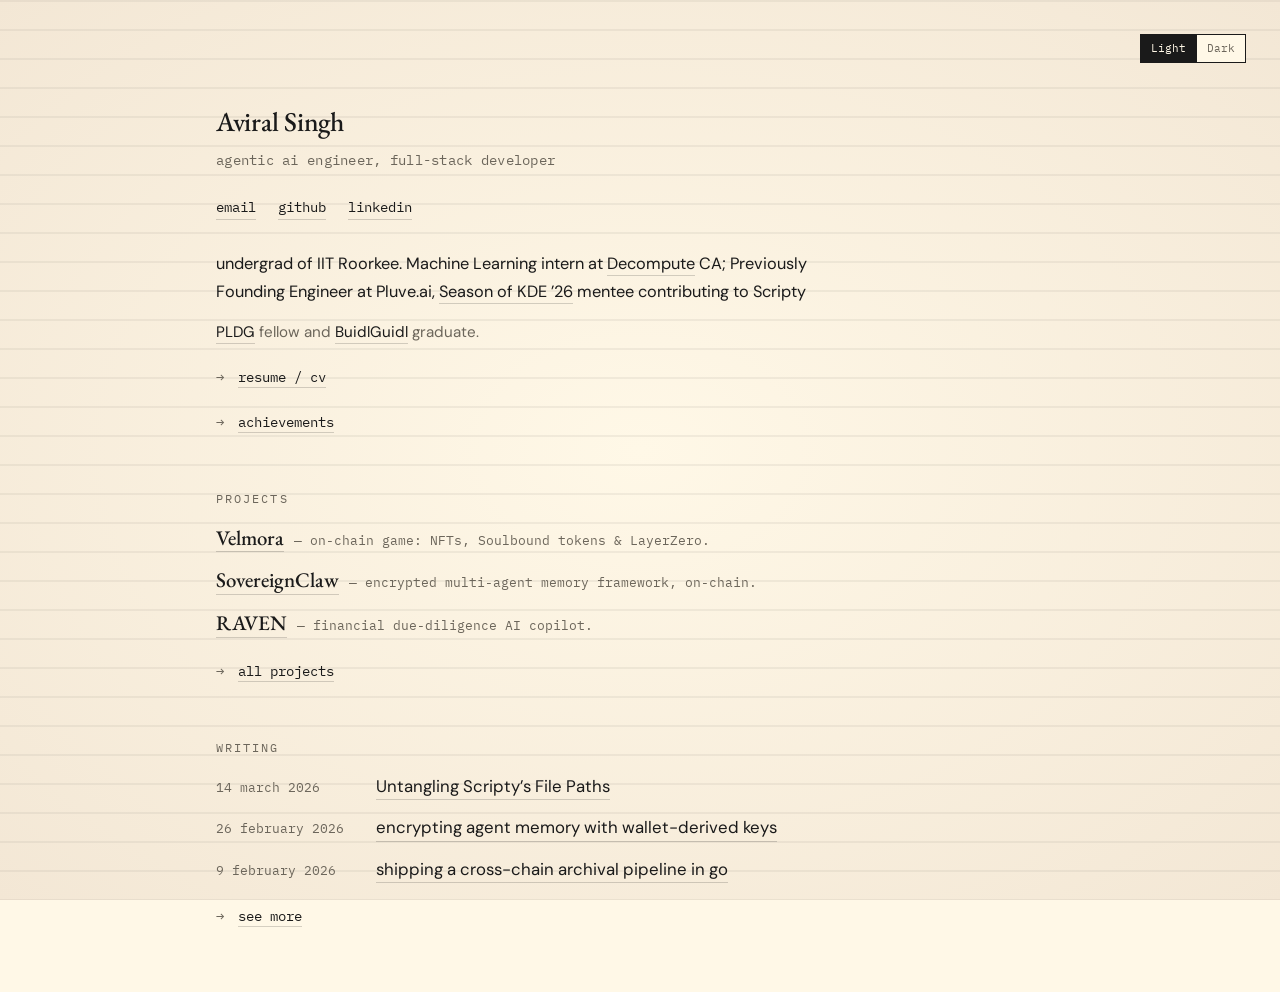
==== commit d703c76f: "feat: add writing section + multi-page polish - Add Writing section (home + writing/ index) and indi" ====
--- a/index.html
+++ b/index.html
@@ -10,11 +10,11 @@
   <script>
     (function () {
       try {
-        var t = localStorage.getItem('theme');
-        if (!t) {
-          t = window.matchMedia('(prefers-color-scheme: dark)').matches ? 'dark' : 'light';
-        }
+        var t = (location.search.match(/[?&]theme=(light|dark)/) || [])[1];
+        if (!t) { try { t = localStorage.getItem('theme'); } catch (e) {} }
+        if (!t) { t = window.matchMedia('(prefers-color-scheme: dark)').matches ? 'dark' : 'light'; }
         document.documentElement.setAttribute('data-theme', t);
+        try { localStorage.setItem('theme', t); } catch (e) {}
       } catch (e) {}
     })();
   </script>
@@ -49,14 +49,15 @@
     </nav>
 
     <p class="bio">
-      undergrad at <a href="https://www.iitr.ac.in/" target="_blank" rel="noopener">IIT Roorkee</a>.
-      <a href="https://season.kde.org/" target="_blank" rel="noopener">Season of KDE ’26</a> mentee;
-      previously full-stack engineering intern at a stealth AI startup.
+      undergrad of IIT Roorkee. Machine Learning intern at
+      <a href="https://decompute.run" target="_blank" rel="noopener">Decompute</a> CA;
+      Previously Founding Engineer at Pluve.ai,
+      <a href="https://season.kde.org/" target="_blank" rel="noopener">Season of KDE ’26</a> mentee contributing to Scripty
     </p>
 
     <p class="creds">
-      Selected for the <a href="https://protocol.ai/" target="_blank" rel="noopener">Protocol Labs Dev Guild</a>
-      (PLDG) <strong>Cohort 3</strong> and BuildGuild <strong>Batch 15</strong>.
+      <a href="https://www.pldg.xyz" target="_blank" rel="noopener">PLDG</a> fellow and
+      <a href="https://buidlguidl.com" target="_blank" rel="noopener">BuidlGuidl</a> graduate.
     </p>
 
     <p class="quick">
@@ -75,18 +76,37 @@
           <span class="proj__desc">— on-chain game: NFTs, Soulbound tokens &amp; LayerZero.</span>
         </li>
         <li class="proj">
-          <!-- TODO: swap to the exact SovereignClaw repo URL -->
-          <a class="proj__name" href="https://github.com/Av1ralS1ngh" target="_blank" rel="noopener">SovereignClaw</a>
+          <a class="proj__name" href="https://github.com/Av1ralS1ngh/Sovereign-Claw" target="_blank" rel="noopener">SovereignClaw</a>
           <span class="proj__desc">— encrypted multi-agent memory framework, on-chain.</span>
         </li>
         <li class="proj">
-          <!-- TODO: swap to the exact RAVEN repo URL -->
-          <a class="proj__name" href="https://github.com/Av1ralS1ngh" target="_blank" rel="noopener">RAVEN</a>
+          <a class="proj__name" href="https://github.com/Av1ralS1ngh/RAVEN" target="_blank" rel="noopener">RAVEN</a>
           <span class="proj__desc">— financial due-diligence AI copilot.</span>
         </li>
       </ul>
       <p class="quick">
-        <span class="ar">→</span> <a href="https://github.com/Av1ralS1ngh" target="_blank" rel="noopener">all projects</a>
+        <span class="ar">→</span> <a href="https://github.com/Av1ralS1ngh?tab=repositories" target="_blank" rel="noopener">all projects</a>
+      </p>
+    </section>
+
+    <section class="block">
+      <p class="label">Writing</p>
+      <ul class="writing">
+        <li class="write">
+          <span class="write__date">14 march 2026</span>
+          <a class="write__title" href="https://blogs.kde.org/2026/03/14/season-of-kde-2026-untangling-scriptys-file-paths/" target="_blank" rel="noopener">Untangling Scripty’s File Paths</a>
+        </li>
+        <li class="write">
+          <span class="write__date">26 february 2026</span>
+          <a class="write__title" href="writing/encrypted-agent-memory.html">encrypting agent memory with wallet-derived keys</a>
+        </li>
+        <li class="write">
+          <span class="write__date">9 february 2026</span>
+          <a class="write__title" href="writing/cross-chain-archival.html">shipping a cross-chain archival pipeline in go</a>
+        </li>
+      </ul>
+      <p class="quick">
+        <span class="ar">→</span> <a href="writing/index.html">see more</a>
       </p>
     </section>
 
--- a/styles.css
+++ b/styles.css
@@ -79,7 +79,7 @@
   inset: var(--frame-inset);
   z-index: 100;
   pointer-events: none;
-  border: 1px solid var(--line);
+  /* border: 1px solid var(--line); */ /* commented out for now */
 }
 
 /* ---------- Theme toggle (pinned top-right) ---------- */
@@ -119,6 +119,7 @@
   max-width: var(--maxw);
   margin: 0 auto;
   padding: clamp(64px, 12vh, 130px) clamp(30px, 7vw, 64px) 64px;
+  transform: translateX(-10vw); /* lean the whole column left */
 }
 
 /* ---------- Links (base) ---------- */
@@ -135,7 +136,7 @@
 .name {
   font-family: var(--font-serif);
   font-weight: 500;
-  font-size: clamp(2.3rem, 6vw, 3.4rem);
+  font-size: clamp(1.15rem, 3vw, 1.7rem);
   line-height: 1;
   letter-spacing: -0.01em;
   margin: 0;
@@ -255,6 +256,63 @@
   font-size: 1.12em;
   margin-right: 2px;
 }
+
+/* ---------- Writing ---------- */
+.writing {
+  list-style: none;
+  margin: 0;
+  padding: 0;
+  display: grid;
+  gap: 16px;
+}
+.write {
+  display: grid;
+  grid-template-columns: 132px 1fr;
+  gap: 6px 28px;
+  align-items: baseline;
+}
+.write__date {
+  font-family: var(--font-mono);
+  font-size: 0.8rem;
+  color: var(--ink-soft);
+}
+.write__title {
+  justify-self: start; /* shrink to text so the underline only spans the title */
+  font-size: 1.05rem;
+  line-height: 1.4;
+}
+
+/* ---------- Article (blog post) ---------- */
+.article { max-width: 660px; }
+.article__title {
+  font-family: var(--font-serif);
+  font-weight: 500;
+  font-size: clamp(2rem, 5vw, 3rem);
+  line-height: 1.08;
+  letter-spacing: -0.01em;
+  margin: 0;
+}
+.article__meta {
+  font-family: var(--font-mono);
+  font-size: 0.8rem;
+  color: var(--ink-soft);
+  margin: 16px 0 0;
+}
+.article__body {
+  margin-top: 36px;
+  font-size: 1.08rem;
+  line-height: 1.75;
+}
+.article__body p { margin: 0 0 1.25em; max-width: 64ch; }
+.article__body h2 {
+  font-family: var(--font-serif);
+  font-weight: 500;
+  font-size: 1.5rem;
+  line-height: 1.2;
+  margin: 1.8em 0 0.5em;
+}
+.article__body ul { padding-left: 1.2em; margin: 0 0 1.25em; }
+.article__body li { margin-bottom: 0.4em; }
 
 /* ---------- Focus ---------- */
 a:focus-visible, button:focus-visible {
@@ -269,6 +327,12 @@
   .toggle { top: calc(var(--frame-inset) + 10px); right: calc(var(--frame-inset) + 10px); }
   .wrap { padding-top: clamp(72px, 14vh, 110px); }
   .proj { gap: 2px 8px; }
+  .write { grid-template-columns: 1fr; gap: 2px; }
+}
+
+/* keep the column from clipping off-screen when there isn't room to shift */
+@media (max-width: 1000px) {
+  .wrap { transform: none; }
 }
 
 @media (prefers-reduced-motion: reduce) {
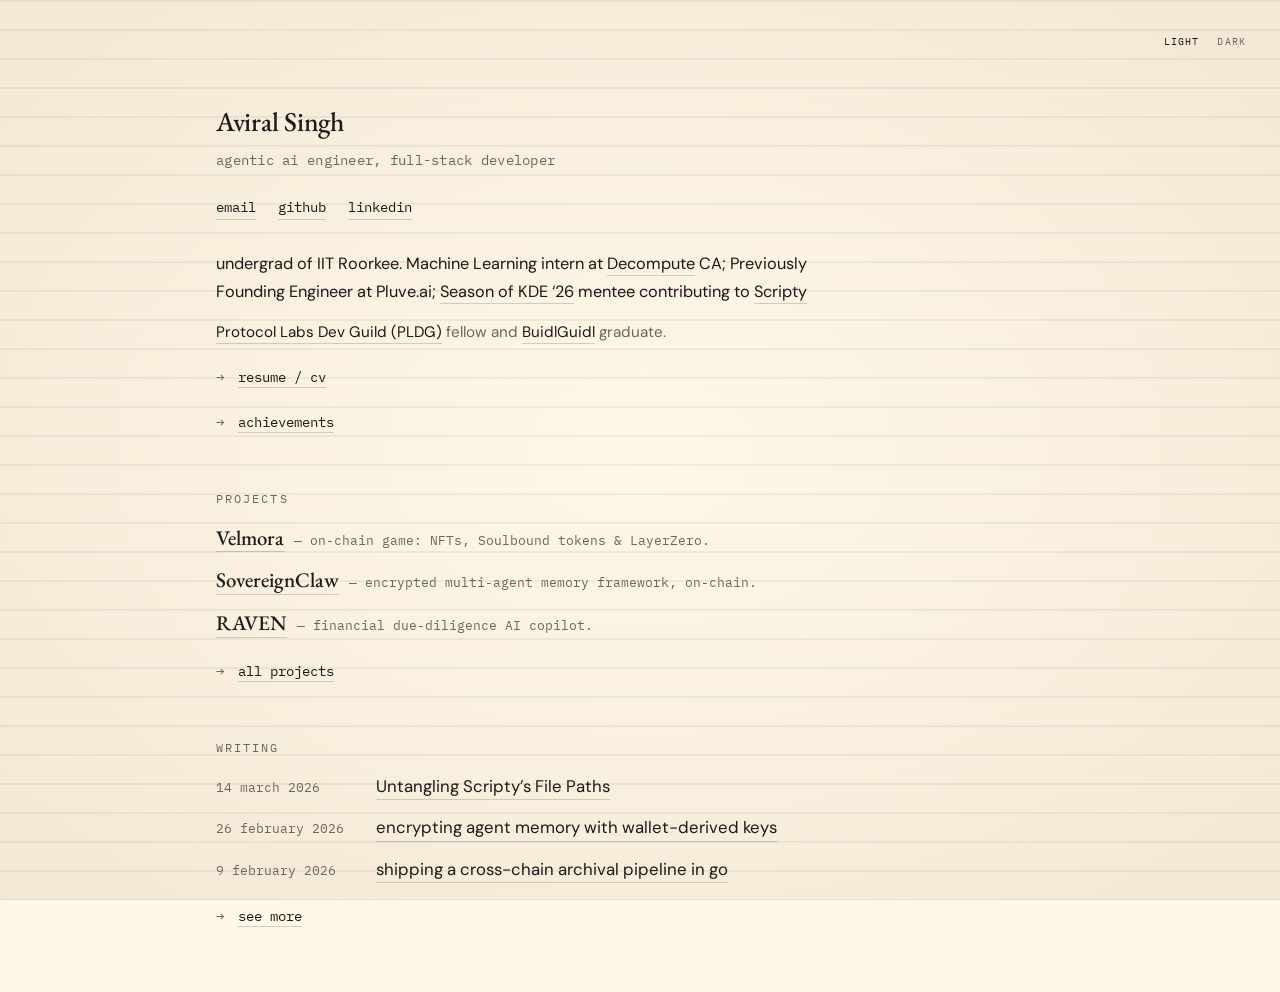
==== commit af657ad7: "feat: minimal Light·Dark toggle, prize amounts, content updates - Replace segmented toggle with typo" ====
--- a/index.html
+++ b/index.html
@@ -33,8 +33,9 @@
 
   <!-- Theme toggle, pinned top-right inside the frame -->
   <div class="toggle" role="group" aria-label="Color theme">
-    <button type="button" class="toggle__btn" data-set-theme="light" aria-label="Light theme">Light</button>
-    <button type="button" class="toggle__btn" data-set-theme="dark" aria-label="Dark theme">Dark</button>
+    <button type="button" class="toggle__opt" data-set-theme="light">Light</button>
+    <span class="toggle__sep" aria-hidden="true">·</span>
+    <button type="button" class="toggle__opt" data-set-theme="dark">Dark</button>
   </div>
 
   <main class="wrap">
@@ -51,12 +52,12 @@
     <p class="bio">
       undergrad of IIT Roorkee. Machine Learning intern at
       <a href="https://decompute.run" target="_blank" rel="noopener">Decompute</a> CA;
-      Previously Founding Engineer at Pluve.ai,
-      <a href="https://season.kde.org/" target="_blank" rel="noopener">Season of KDE ’26</a> mentee contributing to Scripty
+      Previously Founding Engineer at Pluve.ai;
+      <a href="https://season.kde.org/" target="_blank" rel="noopener">Season of KDE ‘26</a> mentee contributing to <a href="https://invent.kde.org/sysadmin/l10n-scripty/-/blob/master/README" target="_blank" rel="noopener">Scripty</a>
     </p>
 
     <p class="creds">
-      <a href="https://www.pldg.xyz" target="_blank" rel="noopener">PLDG</a> fellow and
+      <a href="https://www.pldg.xyz" target="_blank" rel="noopener">Protocol Labs Dev Guild (PLDG)</a> fellow and
       <a href="https://buidlguidl.com" target="_blank" rel="noopener">BuidlGuidl</a> graduate.
     </p>
 
--- a/styles.css
+++ b/styles.css
@@ -89,27 +89,29 @@
   right: calc(var(--frame-inset) + 14px);
   z-index: 110;
   display: inline-flex;
-  border: 1px solid var(--line);
-  font-family: var(--font-mono);
-  font-size: 0.66rem;
-  letter-spacing: 0.1em;
+  align-items: center;
+  gap: 6px;
+}
+.toggle__opt {
+  appearance: none;
+  background: none;
+  border: none;
+  padding: 0;
+  cursor: pointer;
+  font-family: var(--font-mono);
+  font-size: 0.6rem;
+  letter-spacing: 0.12em;
   text-transform: uppercase;
-  background: var(--bg);
-}
-.toggle__btn {
-  appearance: none;
-  background: transparent;
-  border: 0;
-  color: var(--ink-soft);
-  padding: 5px 10px;
-  cursor: pointer;
-  font: inherit;
-  transition: background-color 0.2s ease, color 0.2s ease;
-}
-.toggle__btn + .toggle__btn { border-left: 1px solid var(--line); }
-.toggle__btn[aria-pressed="true"] {
-  background: var(--ink);
-  color: var(--bg);
+  color: var(--ink-soft);
+  transition: color 0.15s ease;
+}
+.toggle__opt[data-active="true"] { color: var(--ink); }
+.toggle__sep {
+  font-family: var(--font-mono);
+  font-size: 0.6rem;
+  color: var(--ink-soft);
+  opacity: 0.4;
+  user-select: none;
 }
 
 /* ---------- Page shell ---------- */
@@ -250,11 +252,26 @@
   gap: 12px;
   font-size: 1rem;
 }
+.ach li {
+  display: flex;
+  align-items: baseline;
+  justify-content: space-between;
+  gap: 14px;
+}
+.ach__t { flex: 0 1 auto; }
 .ach__w {
   font-family: var(--font-serif);
   font-style: italic;
   font-size: 1.12em;
   margin-right: 2px;
+}
+.ach__amt {
+  flex: none;
+  font-family: var(--font-mono);
+  font-size: 0.8rem;
+  letter-spacing: 0.02em;
+  color: var(--ink);
+  white-space: nowrap;
 }
 
 /* ---------- Writing ---------- */
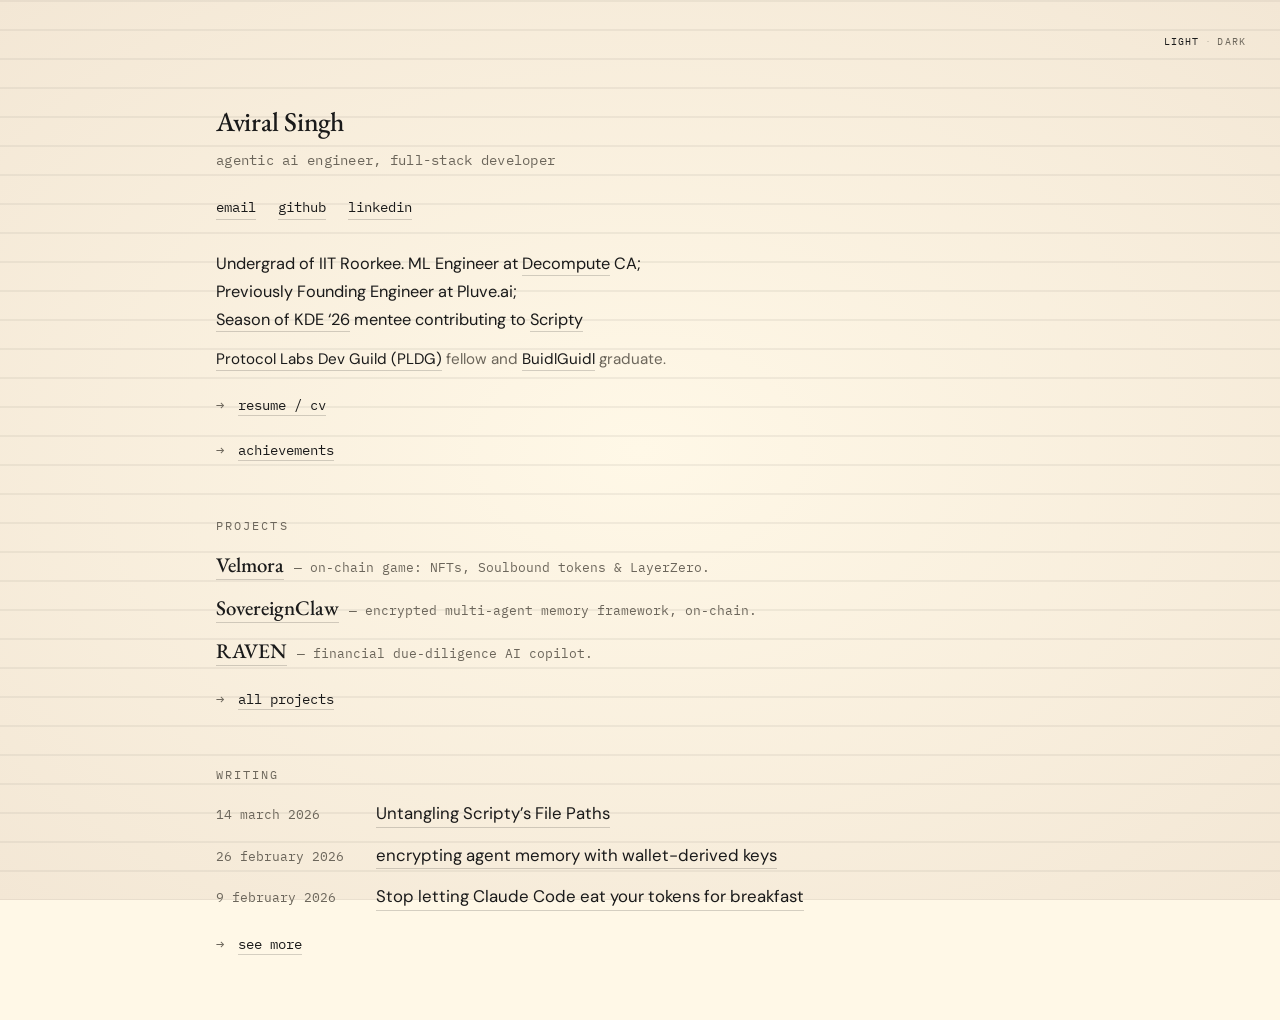
==== commit 440fb58c: "feat: add Decompute blog post, capitalization fixes, bio line break" ====
--- a/index.html
+++ b/index.html
@@ -50,10 +50,11 @@
     </nav>
 
     <p class="bio">
-      undergrad of IIT Roorkee. Machine Learning intern at
-      <a href="https://decompute.run" target="_blank" rel="noopener">Decompute</a> CA;
+      Undergrad of IIT Roorkee. ML Engineer at
+      <a href="https://decompute.run" target="_blank" rel="noopener">Decompute</a> CA;<br>
       Previously Founding Engineer at Pluve.ai;
-      <a href="https://season.kde.org/" target="_blank" rel="noopener">Season of KDE ‘26</a> mentee contributing to <a href="https://invent.kde.org/sysadmin/l10n-scripty/-/blob/master/README" target="_blank" rel="noopener">Scripty</a>
+      <a href="https://season.kde.org/" target="_blank" rel="noopener"><br>
+        Season of KDE ‘26</a> mentee contributing to <a href="https://invent.kde.org/sysadmin/l10n-scripty/-/blob/master/README" target="_blank" rel="noopener">Scripty</a>
     </p>
 
     <p class="creds">
@@ -103,7 +104,7 @@
         </li>
         <li class="write">
           <span class="write__date">9 february 2026</span>
-          <a class="write__title" href="writing/cross-chain-archival.html">shipping a cross-chain archival pipeline in go</a>
+          <a class="write__title" href="writing/decompute-tokens.html">Stop letting Claude Code eat your tokens for breakfast</a>
         </li>
       </ul>
       <p class="quick">
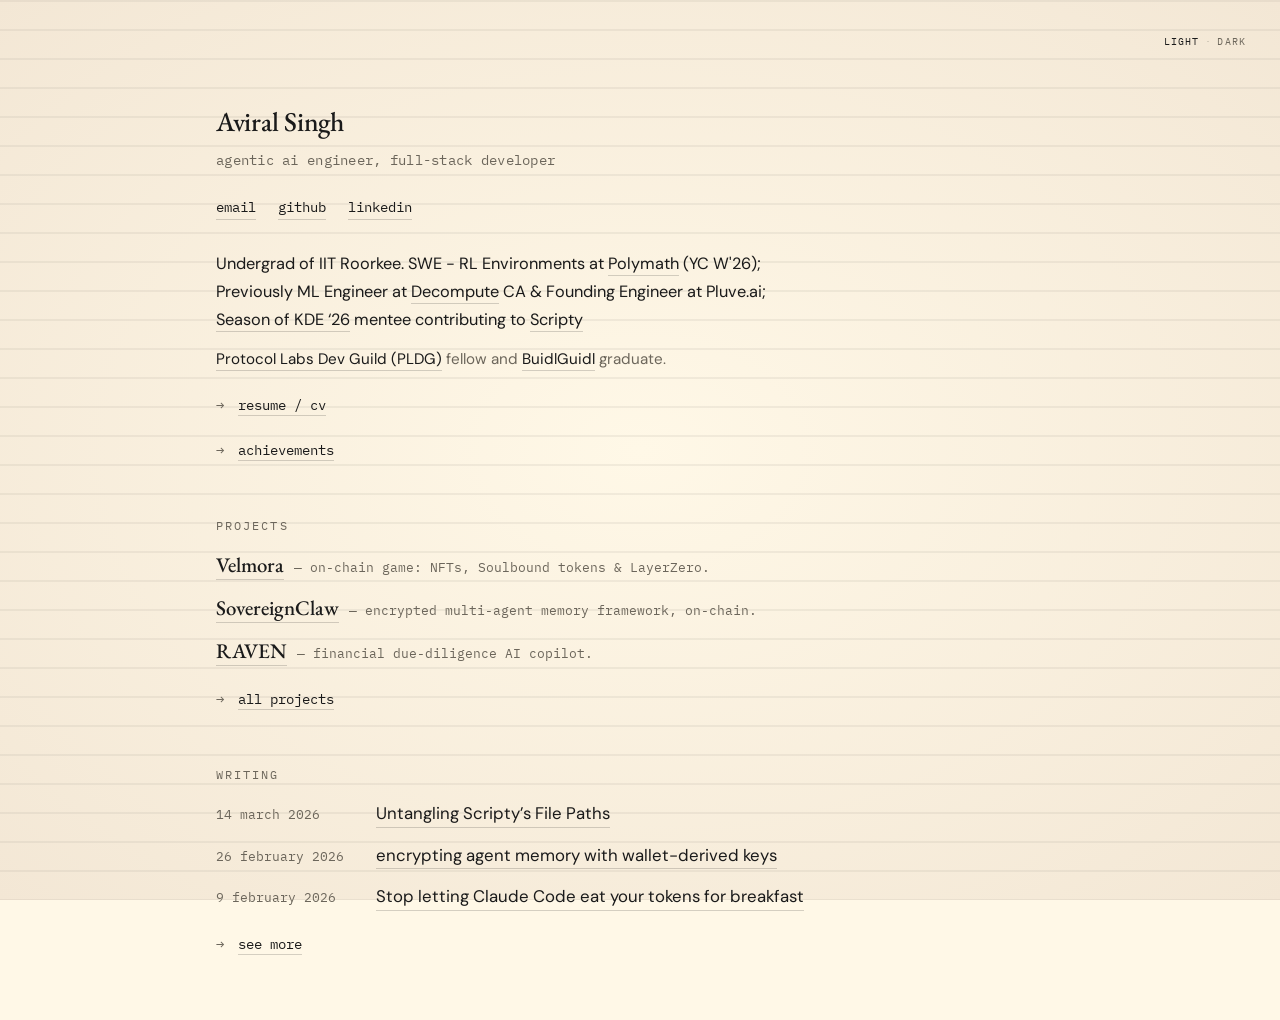
==== commit beeb8404: "feat: update role, resume, and default to light mode Show the Polymath role and the new resume, and " ====
--- a/index.html
+++ b/index.html
@@ -11,10 +11,13 @@
     (function () {
       try {
         var t = (location.search.match(/[?&]theme=(light|dark)/) || [])[1];
-        if (!t) { try { t = localStorage.getItem('theme'); } catch (e) {} }
-        if (!t) { t = window.matchMedia('(prefers-color-scheme: dark)').matches ? 'dark' : 'light'; }
+        if (!t) {
+          try {
+            if (localStorage.getItem('theme-explicit') === '1') t = localStorage.getItem('theme');
+          } catch (e) {}
+        }
+        if (t !== 'light' && t !== 'dark') t = 'light';
         document.documentElement.setAttribute('data-theme', t);
-        try { localStorage.setItem('theme', t); } catch (e) {}
       } catch (e) {}
     })();
   </script>
@@ -50,9 +53,10 @@
     </nav>
 
     <p class="bio">
-      Undergrad of IIT Roorkee. ML Engineer at
-      <a href="https://decompute.run" target="_blank" rel="noopener">Decompute</a> CA;<br>
-      Previously Founding Engineer at Pluve.ai;
+      Undergrad of IIT Roorkee. SWE - RL Environments at
+      <a href="https://polymathlabs.ai/" target="_blank" rel="noopener">Polymath</a> (YC W'26);<br>
+      Previously ML Engineer at
+      <a href="https://decompute.run" target="_blank" rel="noopener">Decompute</a> CA &amp; Founding Engineer at Pluve.ai;
       <a href="https://season.kde.org/" target="_blank" rel="noopener"><br>
         Season of KDE ‘26</a> mentee contributing to <a href="https://invent.kde.org/sysadmin/l10n-scripty/-/blob/master/README" target="_blank" rel="noopener">Scripty</a>
     </p>
@@ -64,7 +68,7 @@
 
     <p class="quick">
       <span class="ar">→</span>
-      <a href="https://drive.google.com/file/d/19BVLCO_xLwjzgLN119IpIoptql8IyyqT/view?usp=sharing" target="_blank" rel="noopener">resume / cv</a>
+      <a href="https://drive.google.com/file/d/1Ez3uFMK6Gsk4tWPqVikNDtkziG4ytrkh/view" target="_blank" rel="noopener">resume / cv</a>
     </p>
     <p class="quick">
       <span class="ar">→</span> <a href="achievements.html">achievements</a>
